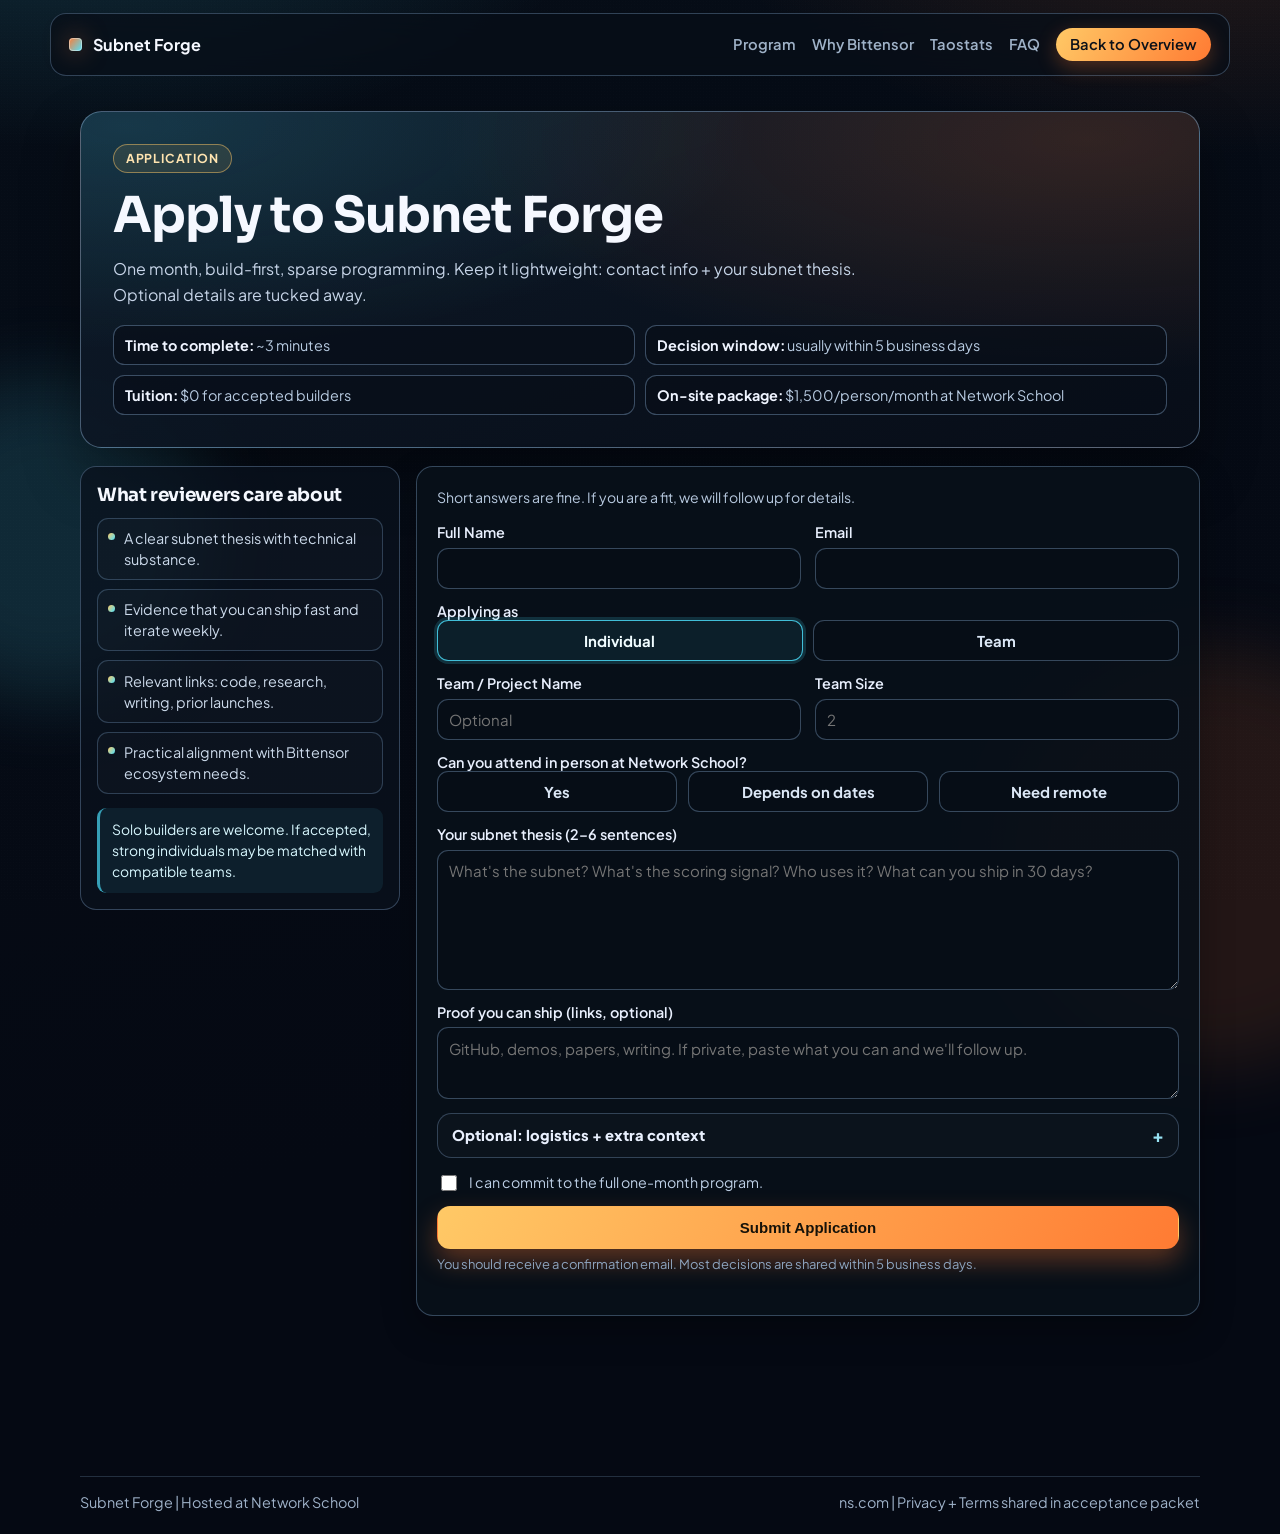
==== public/apply.html @ a0b24642 "chore: update public application pages and styles" ====
<!doctype html>
<html lang="en">
<head>
  <meta charset="utf-8" />
  <meta name="viewport" content="width=device-width, initial-scale=1" />
  <title>Apply | Subnet Forge</title>
  <meta name="description" content="Apply to Subnet Forge, a one-month Bittensor subnet build program hosted at Network School." />
  <link rel="preconnect" href="https://fonts.googleapis.com" />
  <link rel="preconnect" href="https://fonts.gstatic.com" crossorigin />
  <link href="https://fonts.googleapis.com/css2?family=Plus+Jakarta+Sans:wght@400;500;600;700;800&family=Sora:wght@500;600;700;800&display=swap" rel="stylesheet" />
  <link rel="stylesheet" href="styles.css" />
  <link rel="stylesheet" href="apply.css" />
</head>
<body class="application-page">
  <div class="noise"></div>

  <header class="site-header">
    <a class="brand" href="index.html" aria-label="Subnet Forge home">
      <span class="brand-mark"></span>
      <span>Subnet Forge</span>
    </a>
    <nav>
      <a href="index.html#program">Program</a>
      <a href="index.html#why">Why Bittensor</a>
      <a href="index.html#benchmarks">Taostats</a>
      <a href="index.html#faq">FAQ</a>
      <a class="nav-cta" href="index.html">Back to Overview</a>
    </nav>
  </header>

  <main class="application-main">
    <section class="application-hero reveal">
      <p class="eyebrow">Application</p>
      <h1>Apply to Subnet Forge</h1>
      <p class="application-hero-copy">
        One month, build-first, sparse programming. Keep it lightweight: contact info + your subnet thesis. Optional details are tucked away.
      </p>
      <ul class="application-meta" aria-label="Application details">
        <li><strong>Time to complete:</strong> ~3 minutes</li>
        <li><strong>Decision window:</strong> usually within 5 business days</li>
        <li><strong>Tuition:</strong> $0 for accepted builders</li>
        <li><strong>On-site package:</strong> $1,500/person/month at Network School</li>
      </ul>
    </section>

    <section class="application-shell reveal">
      <aside class="application-aside" aria-label="Review criteria">
        <h2>What reviewers care about</h2>
        <ul>
          <li>A clear subnet thesis with technical substance.</li>
          <li>Evidence that you can ship fast and iterate weekly.</li>
          <li>Relevant links: code, research, writing, prior launches.</li>
          <li>Practical alignment with Bittensor ecosystem needs.</li>
        </ul>
        <p class="aside-note">
          Solo builders are welcome. If accepted, strong individuals may be matched with compatible teams.
        </p>
      </aside>

      <form class="application-form" action="https://formsubmit.co/applications@ns.com" method="POST" novalidate>
        <input type="hidden" name="_subject" value="Subnet Forge Application" />
        <input type="hidden" name="_captcha" value="false" />
        <input type="hidden" name="_template" value="table" />

        <p class="form-intro">
          Short answers are fine. If you are a fit, we will follow up for details.
        </p>

        <div class="field-grid">
          <label class="field">
            Full Name
            <input type="text" name="full_name" autocomplete="name" required />
          </label>

          <label class="field">
            Email
            <input type="email" name="email" autocomplete="email" required />
          </label>

          <fieldset class="field-group field-wide" aria-label="Applicant type">
            <legend>Applying as</legend>
            <div class="choice-row">
              <label class="choice">
                <input type="radio" name="applicant_type" value="individual" checked />
                <span>Individual</span>
              </label>
              <label class="choice">
                <input type="radio" name="applicant_type" value="team" />
                <span>Team</span>
              </label>
            </div>
          </fieldset>

          <label class="field team-only" data-team-only hidden>
            Team / Project Name
            <input type="text" name="team_name" autocomplete="organization" placeholder="Optional" />
          </label>

          <label class="field team-only" data-team-only hidden>
            Team Size
            <input type="number" name="team_size" min="1" max="25" placeholder="2" inputmode="numeric" />
          </label>

          <fieldset class="field-group field-wide" aria-label="In-person availability">
            <legend>Can you attend in person at Network School?</legend>
            <div class="choice-row">
              <label class="choice">
                <input type="radio" name="in_person_availability" value="yes" required />
                <span>Yes</span>
              </label>
              <label class="choice">
                <input type="radio" name="in_person_availability" value="depends_on_dates" />
                <span>Depends on dates</span>
              </label>
              <label class="choice">
                <input type="radio" name="in_person_availability" value="no" />
                <span>Need remote</span>
              </label>
            </div>
          </fieldset>

          <label class="field field-wide">
            Your subnet thesis (2&ndash;6 sentences)
            <textarea name="subnet_idea" rows="5" placeholder="What's the subnet? What's the scoring signal? Who uses it? What can you ship in 30 days?" required></textarea>
          </label>

          <label class="field field-wide">
            Proof you can ship (links, optional)
            <textarea name="links" rows="2" spellcheck="false" placeholder="GitHub, demos, papers, writing. If private, paste what you can and we'll follow up."></textarea>
          </label>

          <details class="form-details field-wide">
            <summary>Optional: logistics + extra context</summary>
            <div class="details-grid">
              <label class="field">
                Preferred Cohort Window
                <select name="preferred_cohort">
                  <option value="next_available" selected>Next available</option>
                  <option value="within_30_days">Within 30 days</option>
                  <option value="within_60_days">Within 60 days</option>
                  <option value="later_this_year">Later this year</option>
                </select>
              </label>

              <label class="field">
                Primary Role
                <input type="text" name="role" placeholder="e.g., ML, protocol, full-stack" />
              </label>

              <label class="field field-wide">
                Current Location / Time Zone
                <input type="text" name="location_timezone" placeholder="e.g., NYC (UTC-5)" />
              </label>

              <label class="field field-wide">
                Bittensor / Subnet Experience
                <textarea name="experience" rows="3" placeholder="Optional. Anything relevant: prior subnets, eval pipelines, distributed systems, shipped products."></textarea>
              </label>
            </div>
          </details>
        </div>

        <label class="checkbox">
          <input type="checkbox" name="agreement" required />
          <span>I can commit to the full one-month program.</span>
        </label>

        <button class="btn btn-primary" type="submit">Submit Application</button>
        <p class="form-note">You should receive a confirmation email. Most decisions are shared within 5 business days.</p>
        <p class="form-message" role="status" aria-live="polite"></p>
      </form>
    </section>
  </main>

  <footer class="site-footer">
    <p>Subnet Forge | Hosted at Network School</p>
    <p>
      <a href="https://ns.com" target="_blank" rel="noreferrer">ns.com</a>
      |
      Privacy + Terms shared in acceptance packet
    </p>
  </footer>

  <script src="script.js"></script>
</body>
</html>
---- public/styles.css ----
:root {
  --bg: #070e17;
  --bg-deep: #050a12;
  --surface: rgba(12, 23, 38, 0.78);
  --surface-strong: rgba(10, 19, 31, 0.92);
  --surface-soft: rgba(17, 31, 48, 0.62);
  --text: #f5f8ff;
  --muted: #9fb2c8;
  --line: rgba(116, 146, 179, 0.28);
  --line-strong: rgba(141, 175, 211, 0.45);
  --accent: #ff7b33;
  --accent-soft: #ffc966;
  --accent-cool: #4de2ff;
  --success: #6aff9a;
  --danger: #ff6a77;
  --shadow-lg: 0 28px 70px rgba(0, 0, 0, 0.45);
  --radius-lg: 1.2rem;
  --radius-md: 0.95rem;
}

* {
  box-sizing: border-box;
}

html,
body {
  margin: 0;
  padding: 0;
  min-height: 100%;
}

body {
  position: relative;
  overflow-x: hidden;
  color: var(--text);
  font-family: "Plus Jakarta Sans", sans-serif;
  background:
    radial-gradient(1100px 620px at 88% -6%, rgba(255, 123, 51, 0.18), transparent 60%),
    radial-gradient(900px 540px at 12% -8%, rgba(77, 226, 255, 0.16), transparent 58%),
    linear-gradient(165deg, var(--bg) 0%, var(--bg-deep) 66%);
  scroll-behavior: smooth;
}

body::before,
body::after {
  content: "";
  position: fixed;
  z-index: -2;
  border-radius: 999px;
  pointer-events: none;
  filter: blur(38px);
}

body::before {
  width: 320px;
  height: 320px;
  top: 42%;
  left: -110px;
  background: rgba(77, 226, 255, 0.14);
}

body::after {
  width: 420px;
  height: 420px;
  top: 72%;
  right: -140px;
  background: rgba(255, 123, 51, 0.12);
}

.noise {
  position: fixed;
  inset: 0;
  z-index: -1;
  pointer-events: none;
  opacity: 0.2;
  background-image: radial-gradient(rgba(255, 255, 255, 0.05) 0.6px, transparent 0.6px);
  background-size: 3px 3px;
}

h1,
h2,
h3 {
  margin: 0;
  letter-spacing: -0.02em;
  font-family: "Sora", sans-serif;
}

p {
  margin: 0;
}

a {
  color: inherit;
  text-decoration: none;
}

.site-header {
  position: sticky;
  top: 0.7rem;
  z-index: 30;
  width: min(1180px, 94vw);
  margin: 0.8rem auto 0;
  padding: 0.9rem 1.1rem;
  border-radius: 1rem;
  border: 1px solid rgba(128, 164, 202, 0.35);
  background: rgba(8, 14, 24, 0.72);
  backdrop-filter: blur(14px);
  display: flex;
  align-items: center;
  justify-content: space-between;
  gap: 1rem;
}

.brand {
  display: inline-flex;
  align-items: center;
  gap: 0.7rem;
  font-size: 1.01rem;
  font-weight: 700;
}

.brand-mark {
  width: 13px;
  height: 13px;
  border-radius: 4px;
  background: linear-gradient(130deg, var(--accent), var(--accent-cool));
  box-shadow:
    0 0 0 1px rgba(255, 255, 255, 0.4) inset,
    0 0 25px rgba(255, 123, 51, 0.52);
}

nav {
  display: inline-flex;
  align-items: center;
  gap: 1rem;
  flex-wrap: wrap;
  color: var(--muted);
  font-size: 0.92rem;
  font-weight: 600;
}

nav a {
  transition: color 0.2s ease;
}

nav a:hover {
  color: var(--text);
}

.nav-cta {
  color: #0c1119;
  background: linear-gradient(120deg, var(--accent-soft), var(--accent));
  border-radius: 999px;
  padding: 0.45rem 0.9rem;
  box-shadow: 0 6px 20px rgba(255, 123, 51, 0.3);
}

main {
  width: min(1120px, 92vw);
  margin: 0 auto;
  padding: 2.5rem 0 5.2rem;
}

section {
  margin-bottom: 5rem;
}

.hero {
  position: relative;
  overflow: hidden;
  border-radius: 1.5rem;
  border: 1px solid var(--line-strong);
  background:
    radial-gradient(80% 120% at 84% 10%, rgba(255, 123, 51, 0.15), transparent 58%),
    radial-gradient(80% 120% at 10% 0%, rgba(77, 226, 255, 0.11), transparent 56%),
    linear-gradient(160deg, rgba(16, 29, 46, 0.88), rgba(8, 14, 23, 0.9));
  box-shadow: var(--shadow-lg);
  padding: clamp(1.5rem, 3.7vw, 2.5rem);
}

.hero::before {
  content: "";
  position: absolute;
  width: 240px;
  height: 240px;
  border-radius: 50%;
  right: -84px;
  bottom: -96px;
  background: radial-gradient(circle, rgba(77, 226, 255, 0.2), transparent 66%);
  pointer-events: none;
}

.eyebrow {
  display: inline-flex;
  align-items: center;
  border: 1px solid rgba(255, 201, 102, 0.48);
  border-radius: 999px;
  background: rgba(255, 201, 102, 0.1);
  color: #ffe4b0;
  font-size: 0.77rem;
  font-weight: 700;
  letter-spacing: 0.08em;
  text-transform: uppercase;
  padding: 0.33rem 0.72rem;
  margin-bottom: 1rem;
}

.hero h1 {
  max-width: 14ch;
  font-size: clamp(2.2rem, 5vw, 4.5rem);
  line-height: 1.02;
}

.hero-copy {
  margin-top: 1.15rem;
  max-width: 62ch;
  color: #c6d4e6;
  font-size: 1.06rem;
  line-height: 1.75;
}

.hero-actions {
  margin-top: 1.8rem;
  display: flex;
  flex-wrap: wrap;
  gap: 0.8rem;
}

.btn {
  display: inline-flex;
  align-items: center;
  justify-content: center;
  border-radius: 0.82rem;
  border: 1px solid transparent;
  padding: 0.74rem 1.05rem;
  font-size: 0.94rem;
  font-weight: 700;
  transition: transform 0.2s ease, box-shadow 0.2s ease, border-color 0.2s ease, background 0.2s ease;
}

.btn:hover {
  transform: translateY(-2px);
}

.btn-primary {
  color: #161209;
  background: linear-gradient(120deg, var(--accent-soft), var(--accent));
  box-shadow: 0 12px 26px rgba(255, 123, 51, 0.34);
}

.btn-primary:hover {
  box-shadow: 0 14px 34px rgba(255, 123, 51, 0.44);
}

.btn-ghost {
  color: var(--text);
  border-color: rgba(134, 171, 211, 0.42);
  background: rgba(255, 255, 255, 0.03);
}

.btn-ghost:hover {
  border-color: rgba(77, 226, 255, 0.62);
}

.hero-meta {
  margin: 1.45rem 0 0;
  padding: 0;
  list-style: none;
  display: flex;
  flex-wrap: wrap;
  gap: 0.7rem;
}

.hero-meta li {
  border: 1px solid rgba(134, 171, 211, 0.34);
  background: rgba(9, 16, 27, 0.58);
  border-radius: 999px;
  padding: 0.42rem 0.72rem;
  color: var(--muted);
  font-size: 0.88rem;
}

.hero-meta strong {
  color: #ecf3ff;
}

.footnote {
  margin-top: 0.8rem;
  color: #8ca3be;
  font-size: 0.82rem;
}

.trust {
  display: flex;
  align-items: center;
  justify-content: space-between;
  flex-wrap: wrap;
  gap: 1rem;
  border-radius: 1rem;
  border: 1px solid var(--line);
  background: var(--surface-soft);
  padding: 1rem 1.15rem;
}

.trust p {
  color: #c2d2e7;
}

.trust-grid {
  display: flex;
  flex-wrap: wrap;
  gap: 0.55rem;
}

.trust-grid span {
  border-radius: 999px;
  border: 1px solid rgba(133, 171, 211, 0.4);
  background: rgba(8, 14, 23, 0.58);
  color: #d8e5f5;
  font-size: 0.84rem;
  font-weight: 700;
  padding: 0.39rem 0.74rem;
}

.section-head {
  margin-bottom: 1.4rem;
}

.section-head h2 {
  max-width: 24ch;
  font-size: clamp(1.6rem, 3vw, 2.8rem);
  line-height: 1.1;
}

.section-head p {
  margin-top: 0.6rem;
  max-width: 64ch;
  color: var(--muted);
  line-height: 1.62;
}

.cards {
  display: grid;
  grid-template-columns: repeat(3, minmax(0, 1fr));
  gap: 1rem;
}

.card,
.logistics-card,
.benchmark-card,
.timeline li,
.steps li,
.faq-item {
  border-radius: var(--radius-md);
  border: 1px solid var(--line);
  background:
    linear-gradient(150deg, rgba(18, 30, 45, 0.82), rgba(9, 17, 28, 0.9));
  box-shadow: 0 10px 30px rgba(0, 0, 0, 0.22);
}

.card,
.logistics-card,
.benchmark-card {
  padding: 1.05rem;
  transition: transform 0.2s ease, border-color 0.2s ease;
}

.card:hover,
.logistics-card:hover,
.benchmark-card:hover {
  transform: translateY(-3px);
  border-color: rgba(179, 206, 236, 0.56);
}

.card h3,
.logistics-card h3,
.benchmark-card h3 {
  font-size: 1.09rem;
  margin-bottom: 0.52rem;
}

.card p,
.logistics-card p,
.benchmark-card p {
  color: var(--muted);
  line-height: 1.58;
}

.program-note {
  margin-top: 1rem;
  border: 1px solid rgba(77, 226, 255, 0.35);
  border-left: 3px solid var(--accent-cool);
  border-radius: 0.8rem;
  background: rgba(77, 226, 255, 0.08);
  color: #d9f8ff;
  padding: 0.88rem 1rem;
}

.logistics-grid {
  display: grid;
  grid-template-columns: repeat(2, minmax(0, 1fr));
  gap: 0.9rem;
}

.logistics-card a,
.benchmarks .section-head p a {
  color: #9df0ff;
  text-decoration: underline;
  text-decoration-color: rgba(157, 240, 255, 0.5);
  text-underline-offset: 2px;
}

.benchmark-grid {
  display: grid;
  grid-template-columns: repeat(3, minmax(0, 1fr));
  gap: 0.9rem;
}

.benchmark-card p {
  font-size: 0.92rem;
  margin-bottom: 0.68rem;
}

.benchmark-card a {
  display: inline-flex;
  align-items: center;
  border-radius: 999px;
  border: 1px solid rgba(77, 226, 255, 0.44);
  background: rgba(77, 226, 255, 0.1);
  color: #cff8ff;
  font-size: 0.84rem;
  font-weight: 700;
  padding: 0.34rem 0.66rem;
}

.timeline,
.steps,
.faq-list {
  margin: 0;
  padding: 0;
  list-style: none;
  display: grid;
  gap: 0.7rem;
}

.timeline li,
.steps li {
  display: grid;
  align-items: start;
  gap: 0.95rem;
  padding: 0.9rem 1rem;
}

.timeline li {
  grid-template-columns: 100px 1fr;
}

.steps li {
  grid-template-columns: 110px 1fr;
}

.timeline span {
  color: #ffbb79;
  font-weight: 700;
}

.steps span {
  color: #9eefff;
  font-weight: 700;
}

.timeline p,
.steps p {
  color: var(--muted);
  line-height: 1.55;
}

.apply-portal {
  border-radius: 1.25rem;
  border: 1px solid var(--line-strong);
  background:
    radial-gradient(130% 120% at 0% 100%, rgba(255, 123, 51, 0.1), transparent 54%),
    linear-gradient(155deg, rgba(16, 30, 48, 0.9), rgba(8, 14, 23, 0.94));
  padding: clamp(1.1rem, 3vw, 1.5rem);
  box-shadow: var(--shadow-lg);
}

.apply-portal .section-head {
  margin-bottom: 1rem;
}

.apply-portal-actions {
  display: flex;
  align-items: center;
  gap: 0.85rem;
  flex-wrap: wrap;
}

.apply-portal-meta {
  color: #bdd0e6;
  font-size: 0.9rem;
}

.faq-item {
  overflow: hidden;
}

.faq-question {
  width: 100%;
  border: 0;
  background: transparent;
  color: var(--text);
  cursor: pointer;
  text-align: left;
  font-family: "Plus Jakarta Sans", sans-serif;
  font-size: 0.98rem;
  font-weight: 700;
  padding: 0.94rem 1rem;
  display: flex;
  align-items: center;
  justify-content: space-between;
}

.faq-question::after {
  content: "+";
  color: #9feeff;
  font-size: 1.15rem;
  line-height: 1;
}

.faq-question[aria-expanded="true"]::after {
  content: "-";
}

.faq-answer {
  max-height: 0;
  overflow: hidden;
  transition: max-height 0.3s ease;
}

.faq-answer p {
  color: var(--muted);
  line-height: 1.6;
  padding: 0 1rem 1rem;
}

.site-footer {
  width: min(1120px, 92vw);
  margin: 0 auto 1.4rem;
  border-top: 1px solid var(--line);
  padding-top: 1rem;
  color: #9eb1c8;
  font-size: 0.9rem;
  display: flex;
  justify-content: space-between;
  flex-wrap: wrap;
  gap: 0.75rem;
}

.reveal {
  opacity: 0;
  transform: translateY(14px);
  animation: rise 0.72s ease forwards;
}

.reveal:nth-of-type(2) {
  animation-delay: 0.08s;
}

.reveal:nth-of-type(3) {
  animation-delay: 0.14s;
}

.reveal:nth-of-type(4) {
  animation-delay: 0.2s;
}

.reveal:nth-of-type(5) {
  animation-delay: 0.26s;
}

.reveal:nth-of-type(6) {
  animation-delay: 0.32s;
}

@keyframes rise {
  to {
    opacity: 1;
    transform: translateY(0);
  }
}

@media (max-width: 1060px) {
  .cards {
    grid-template-columns: 1fr 1fr;
  }

  .benchmark-grid {
    grid-template-columns: 1fr 1fr;
  }
}

@media (max-width: 860px) {
  .site-header {
    top: 0.5rem;
    padding: 0.85rem 0.9rem;
  }

  nav {
    gap: 0.72rem;
    font-size: 0.86rem;
  }

  .cards,
  .logistics-grid,
  .benchmark-grid {
    grid-template-columns: 1fr;
  }

  .timeline li,
  .steps li {
    grid-template-columns: 1fr;
    gap: 0.45rem;
  }

  .hero-meta {
    gap: 0.55rem;
  }
}

@media (max-width: 680px) {
  .site-header {
    margin-top: 0.55rem;
    flex-direction: column;
    align-items: flex-start;
  }

  nav {
    width: 100%;
  }

  nav a {
    white-space: nowrap;
  }

  section {
    margin-bottom: 4.2rem;
  }

  .hero {
    border-radius: 1.25rem;
  }
}

@media (prefers-reduced-motion: reduce) {
  *,
  *::before,
  *::after {
    animation: none !important;
    transition: none !important;
    scroll-behavior: auto !important;
  }
}
---- public/apply.css ----
.application-page {
  background:
    radial-gradient(950px 520px at 6% -10%, rgba(77, 226, 255, 0.18), transparent 58%),
    radial-gradient(980px 640px at 95% -14%, rgba(255, 123, 51, 0.2), transparent 58%),
    linear-gradient(164deg, #060d17 0%, #050913 66%);
}

.application-main {
  width: min(1120px, 92vw);
  margin: 0 auto;
  padding: 2.2rem 0 5rem;
}

.application-hero {
  border-radius: 1.35rem;
  border: 1px solid rgba(141, 175, 211, 0.48);
  background:
    radial-gradient(100% 120% at 90% 8%, rgba(255, 123, 51, 0.16), transparent 58%),
    radial-gradient(100% 120% at 4% 4%, rgba(77, 226, 255, 0.15), transparent 56%),
    linear-gradient(160deg, rgba(15, 28, 44, 0.9), rgba(8, 14, 24, 0.94));
  box-shadow: 0 26px 56px rgba(0, 0, 0, 0.36);
  padding: clamp(1.2rem, 3.2vw, 2rem);
  margin-bottom: 1.1rem;
}

.application-hero h1 {
  font-size: clamp(2rem, 4vw, 3.1rem);
  line-height: 1.06;
}

.application-hero-copy {
  margin-top: 0.9rem;
  max-width: 64ch;
  color: #c6d4e7;
  line-height: 1.66;
}

.application-meta {
  margin: 1rem 0 0;
  padding: 0;
  list-style: none;
  display: grid;
  grid-template-columns: 1fr 1fr;
  gap: 0.62rem;
}

.application-meta li {
  border-radius: 0.72rem;
  border: 1px solid rgba(136, 172, 209, 0.4);
  background: rgba(8, 15, 25, 0.66);
  color: #b8cbe1;
  padding: 0.56rem 0.7rem;
  font-size: 0.9rem;
  line-height: 1.42;
}

.application-meta strong {
  color: #eff4ff;
}

.application-shell {
  display: grid;
  grid-template-columns: minmax(260px, 320px) minmax(0, 1fr);
  gap: 1rem;
  align-items: start;
}

.application-aside {
  position: sticky;
  top: 5.2rem;
  border-radius: 1rem;
  border: 1px solid rgba(134, 171, 211, 0.34);
  background: rgba(10, 18, 29, 0.76);
  padding: 1rem;
}

.application-aside h2 {
  font-size: 1.15rem;
  margin-bottom: 0.75rem;
}

.application-aside ul {
  margin: 0;
  padding: 0;
  list-style: none;
  display: grid;
  gap: 0.56rem;
}

.application-aside li {
  border-radius: 0.7rem;
  border: 1px solid rgba(131, 170, 210, 0.3);
  background: rgba(255, 255, 255, 0.02);
  color: #ccdaeb;
  line-height: 1.45;
  font-size: 0.9rem;
  padding: 0.58rem 0.65rem 0.58rem 1.6rem;
  position: relative;
}

.application-aside li::before {
  content: "";
  position: absolute;
  top: 0.9rem;
  left: 0.65rem;
  width: 7px;
  height: 7px;
  border-radius: 50%;
  background: linear-gradient(130deg, #ffc966, #4de2ff);
}

.aside-note {
  margin-top: 0.85rem;
  border-left: 3px solid rgba(77, 226, 255, 0.66);
  background: rgba(77, 226, 255, 0.08);
  color: #d8f8ff;
  line-height: 1.52;
  border-radius: 0.6rem;
  padding: 0.7rem 0.75rem;
  font-size: 0.87rem;
}

.application-form {
  border-radius: 1.05rem;
  border: 1px solid rgba(134, 171, 211, 0.36);
  background: rgba(9, 16, 26, 0.88);
  box-shadow: 0 14px 34px rgba(0, 0, 0, 0.3);
  padding: clamp(0.95rem, 2.5vw, 1.25rem);
}

.form-intro {
  margin: 0 0 0.9rem;
  color: #b7c9df;
  font-size: 0.88rem;
  line-height: 1.55;
}

.field-grid {
  display: grid;
  grid-template-columns: 1fr 1fr;
  gap: 0.82rem;
}

.field {
  display: grid;
  gap: 0.42rem;
  font-size: 0.9rem;
  font-weight: 600;
  color: #e8effd;
}

.field-group {
  min-width: 0;
  border: 0;
  padding: 0;
  margin: 0;
  display: grid;
  gap: 0.42rem;
  font-size: 0.9rem;
  font-weight: 600;
  color: #e8effd;
}

.field-group legend {
  padding: 0;
}

.choice-row {
  display: grid;
  grid-template-columns: repeat(auto-fit, minmax(160px, 1fr));
  gap: 0.65rem;
}

.choice {
  position: relative;
  display: block;
}

.choice input {
  position: absolute;
  inset: 0;
  width: 100%;
  height: 100%;
  opacity: 0;
  cursor: pointer;
}

.choice span {
  display: flex;
  align-items: center;
  justify-content: center;
  padding: 0.64rem 0.7rem;
  border-radius: 0.7rem;
  border: 1px solid rgba(132, 169, 207, 0.38);
  background: rgba(7, 14, 23, 0.94);
  color: #dbe7f6;
  font-size: 0.93rem;
  font-weight: 700;
  cursor: pointer;
  user-select: none;
  transition: border-color 0.2s ease, box-shadow 0.2s ease, background 0.2s ease, transform 0.2s ease;
}

.choice input:checked + span {
  border-color: rgba(77, 226, 255, 0.82);
  box-shadow: 0 0 0 3px rgba(77, 226, 255, 0.16);
  background: rgba(77, 226, 255, 0.08);
  color: #f0fcff;
}

.choice input:focus-visible + span {
  outline: 2px solid rgba(77, 226, 255, 0.82);
  outline-offset: 2px;
}

.form-details {
  border-radius: 0.9rem;
  border: 1px solid rgba(134, 171, 211, 0.32);
  background: rgba(255, 255, 255, 0.02);
  overflow: hidden;
}

.form-details summary {
  cursor: pointer;
  padding: 0.8rem 0.85rem;
  color: #e8effd;
  font-size: 0.92rem;
  font-weight: 800;
  list-style: none;
  display: flex;
  align-items: center;
  justify-content: space-between;
  gap: 1rem;
}

.form-details summary::-webkit-details-marker {
  display: none;
}

.form-details summary::marker {
  content: "";
}

.form-details summary::after {
  content: "+";
  color: rgba(159, 238, 255, 0.95);
  font-size: 1.1rem;
  line-height: 1;
}

.form-details[open] summary::after {
  content: "-";
}

.form-details summary:focus-visible {
  outline: 2px solid rgba(77, 226, 255, 0.82);
  outline-offset: 3px;
}

.details-grid {
  border-top: 1px solid rgba(134, 171, 211, 0.26);
  padding: 0.85rem;
  display: grid;
  grid-template-columns: 1fr 1fr;
  gap: 0.82rem;
}

.field-wide {
  grid-column: 1 / -1;
}

.application-form input,
.application-form select,
.application-form textarea {
  width: 100%;
  border: 1px solid rgba(132, 169, 207, 0.38);
  border-radius: 0.7rem;
  background: rgba(7, 14, 23, 0.94);
  color: #f3f8ff;
  font-family: "Plus Jakarta Sans", sans-serif;
  font-size: 0.94rem;
  padding: 0.64rem 0.7rem;
  transition: border-color 0.2s ease, box-shadow 0.2s ease, background 0.2s ease;
}

.application-form textarea {
  resize: vertical;
  min-height: 96px;
}

.application-form textarea[name="links"] {
  min-height: 72px;
}

.application-form textarea[name="subnet_idea"] {
  min-height: 140px;
}

.application-form input:focus,
.application-form select:focus,
.application-form textarea:focus {
  outline: none;
  border-color: rgba(77, 226, 255, 0.82);
  box-shadow: 0 0 0 3px rgba(77, 226, 255, 0.19);
  background: rgba(8, 15, 25, 1);
}

.checkbox {
  display: flex;
  align-items: flex-start;
  gap: 0.55rem;
  margin-top: 0.9rem;
  color: #bdd0e6;
  font-size: 0.89rem;
}

.checkbox input {
  width: 16px;
  height: 16px;
  margin-top: 2px;
  accent-color: #4de2ff;
}

.application-form button,
.form-note,
.form-message {
  width: 100%;
}

.application-form button {
  margin-top: 0.8rem;
}

.form-note {
  margin-top: 0.45rem;
  color: #8da4bf;
  font-size: 0.81rem;
}

.form-message {
  min-height: 1.1em;
  margin-top: 0.45rem;
  color: #bfd2e8;
  font-size: 0.9rem;
}

.form-message.error {
  color: #ff6a77;
}

.form-message.success {
  color: #6aff9a;
}

@media (max-width: 980px) {
  .application-shell {
    grid-template-columns: 1fr;
  }

  .application-aside {
    position: static;
    top: auto;
  }
}

@media (max-width: 780px) {
  .application-meta,
  .field-grid {
    grid-template-columns: 1fr;
  }

  .details-grid {
    grid-template-columns: 1fr;
  }
}
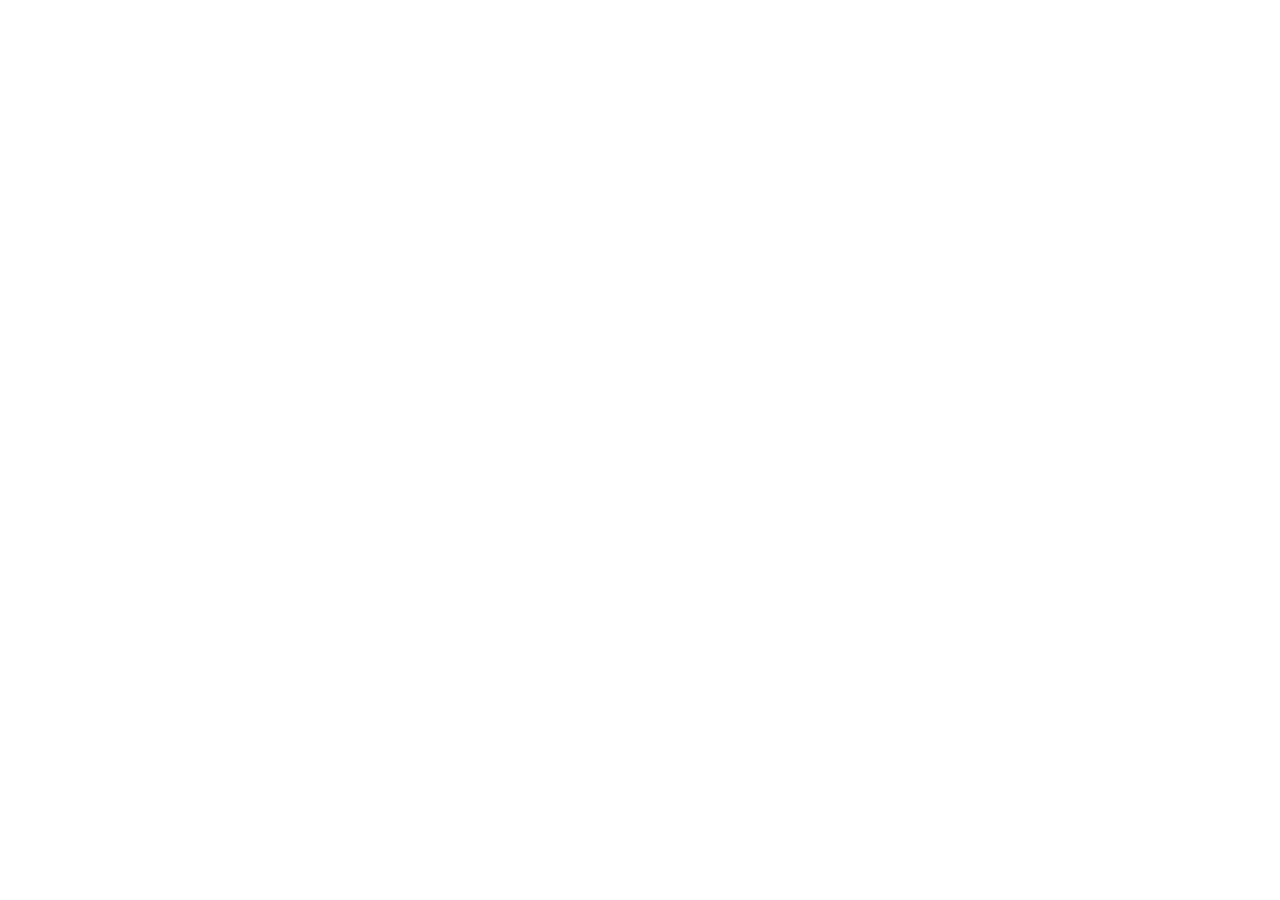
==== commit a858dc3f: "Switch application flow to NS invite portal" ====
--- a/public/apply.html
+++ b/public/apply.html
@@ -3,184 +3,51 @@
 <head>
   <meta charset="utf-8" />
   <meta name="viewport" content="width=device-width, initial-scale=1" />
-  <title>Apply | Subnet Forge</title>
-  <meta name="description" content="Apply to Subnet Forge, a one-month Bittensor subnet build program hosted at Network School." />
-  <link rel="preconnect" href="https://fonts.googleapis.com" />
-  <link rel="preconnect" href="https://fonts.gstatic.com" crossorigin />
-  <link href="https://fonts.googleapis.com/css2?family=Plus+Jakarta+Sans:wght@400;500;600;700;800&family=Sora:wght@500;600;700;800&display=swap" rel="stylesheet" />
-  <link rel="stylesheet" href="styles.css" />
-  <link rel="stylesheet" href="apply.css" />
+  <title>Redirecting | Subnet Forge</title>
+  <meta name="description" content="Redirecting to the Subnet Forge application portal." />
+  <meta http-equiv="refresh" content="0; url=https://ns.com/bittensor_forge/invite" />
+  <link rel="canonical" href="https://ns.com/bittensor_forge/invite" />
+  <style>
+    :root { color-scheme: light; }
+    body {
+      margin: 0;
+      min-height: 100vh;
+      display: grid;
+      place-items: center;
+      font-family: Arial, sans-serif;
+      background: #f6f7fb;
+      color: #0f172a;
+    }
+    main {
+      width: min(680px, 92vw);
+      padding: 2rem;
+      border-radius: 12px;
+      background: #ffffff;
+      box-shadow: 0 8px 28px rgba(15, 23, 42, 0.1);
+      text-align: center;
+    }
+    h1 {
+      margin: 0 0 0.75rem;
+      font-size: 1.6rem;
+    }
+    p {
+      margin: 0.5rem 0;
+      line-height: 1.5;
+    }
+    a {
+      color: #1d4ed8;
+      font-weight: 700;
+    }
+  </style>
 </head>
-<body class="application-page">
-  <div class="noise"></div>
-
-  <header class="site-header">
-    <a class="brand" href="index.html" aria-label="Subnet Forge home">
-      <span class="brand-mark"></span>
-      <span>Subnet Forge</span>
-    </a>
-    <nav>
-      <a href="index.html#program">Program</a>
-      <a href="index.html#why">Why Bittensor</a>
-      <a href="index.html#benchmarks">Taostats</a>
-      <a href="index.html#faq">FAQ</a>
-      <a class="nav-cta" href="index.html">Back to Overview</a>
-    </nav>
-  </header>
-
-  <main class="application-main">
-    <section class="application-hero reveal">
-      <p class="eyebrow">Application</p>
-      <h1>Apply to Subnet Forge</h1>
-      <p class="application-hero-copy">
-        One month, build-first, sparse programming. Keep it lightweight: contact info + your subnet thesis. Optional details are tucked away.
-      </p>
-      <ul class="application-meta" aria-label="Application details">
-        <li><strong>Time to complete:</strong> ~3 minutes</li>
-        <li><strong>Decision window:</strong> usually within 5 business days</li>
-        <li><strong>Tuition:</strong> $0 for accepted builders</li>
-        <li><strong>On-site package:</strong> $1,500/person/month at Network School</li>
-      </ul>
-    </section>
-
-    <section class="application-shell reveal">
-      <aside class="application-aside" aria-label="Review criteria">
-        <h2>What reviewers care about</h2>
-        <ul>
-          <li>A clear subnet thesis with technical substance.</li>
-          <li>Evidence that you can ship fast and iterate weekly.</li>
-          <li>Relevant links: code, research, writing, prior launches.</li>
-          <li>Practical alignment with Bittensor ecosystem needs.</li>
-        </ul>
-        <p class="aside-note">
-          Solo builders are welcome. If accepted, strong individuals may be matched with compatible teams.
-        </p>
-      </aside>
-
-      <form class="application-form" action="https://formsubmit.co/applications@ns.com" method="POST" novalidate>
-        <input type="hidden" name="_subject" value="Subnet Forge Application" />
-        <input type="hidden" name="_captcha" value="false" />
-        <input type="hidden" name="_template" value="table" />
-
-        <p class="form-intro">
-          Short answers are fine. If you are a fit, we will follow up for details.
-        </p>
-
-        <div class="field-grid">
-          <label class="field">
-            Full Name
-            <input type="text" name="full_name" autocomplete="name" required />
-          </label>
-
-          <label class="field">
-            Email
-            <input type="email" name="email" autocomplete="email" required />
-          </label>
-
-          <fieldset class="field-group field-wide" aria-label="Applicant type">
-            <legend>Applying as</legend>
-            <div class="choice-row">
-              <label class="choice">
-                <input type="radio" name="applicant_type" value="individual" checked />
-                <span>Individual</span>
-              </label>
-              <label class="choice">
-                <input type="radio" name="applicant_type" value="team" />
-                <span>Team</span>
-              </label>
-            </div>
-          </fieldset>
-
-          <label class="field team-only" data-team-only hidden>
-            Team / Project Name
-            <input type="text" name="team_name" autocomplete="organization" placeholder="Optional" />
-          </label>
-
-          <label class="field team-only" data-team-only hidden>
-            Team Size
-            <input type="number" name="team_size" min="1" max="25" placeholder="2" inputmode="numeric" />
-          </label>
-
-          <fieldset class="field-group field-wide" aria-label="In-person availability">
-            <legend>Can you attend in person at Network School?</legend>
-            <div class="choice-row">
-              <label class="choice">
-                <input type="radio" name="in_person_availability" value="yes" required />
-                <span>Yes</span>
-              </label>
-              <label class="choice">
-                <input type="radio" name="in_person_availability" value="depends_on_dates" />
-                <span>Depends on dates</span>
-              </label>
-              <label class="choice">
-                <input type="radio" name="in_person_availability" value="no" />
-                <span>Need remote</span>
-              </label>
-            </div>
-          </fieldset>
-
-          <label class="field field-wide">
-            Your subnet thesis (2&ndash;6 sentences)
-            <textarea name="subnet_idea" rows="5" placeholder="What's the subnet? What's the scoring signal? Who uses it? What can you ship in 30 days?" required></textarea>
-          </label>
-
-          <label class="field field-wide">
-            Proof you can ship (links, optional)
-            <textarea name="links" rows="2" spellcheck="false" placeholder="GitHub, demos, papers, writing. If private, paste what you can and we'll follow up."></textarea>
-          </label>
-
-          <details class="form-details field-wide">
-            <summary>Optional: logistics + extra context</summary>
-            <div class="details-grid">
-              <label class="field">
-                Preferred Cohort Window
-                <select name="preferred_cohort">
-                  <option value="next_available" selected>Next available</option>
-                  <option value="within_30_days">Within 30 days</option>
-                  <option value="within_60_days">Within 60 days</option>
-                  <option value="later_this_year">Later this year</option>
-                </select>
-              </label>
-
-              <label class="field">
-                Primary Role
-                <input type="text" name="role" placeholder="e.g., ML, protocol, full-stack" />
-              </label>
-
-              <label class="field field-wide">
-                Current Location / Time Zone
-                <input type="text" name="location_timezone" placeholder="e.g., NYC (UTC-5)" />
-              </label>
-
-              <label class="field field-wide">
-                Bittensor / Subnet Experience
-                <textarea name="experience" rows="3" placeholder="Optional. Anything relevant: prior subnets, eval pipelines, distributed systems, shipped products."></textarea>
-              </label>
-            </div>
-          </details>
-        </div>
-
-        <label class="checkbox">
-          <input type="checkbox" name="agreement" required />
-          <span>I can commit to the full one-month program.</span>
-        </label>
-
-        <button class="btn btn-primary" type="submit">Submit Application</button>
-        <p class="form-note">You should receive a confirmation email. Most decisions are shared within 5 business days.</p>
-        <p class="form-message" role="status" aria-live="polite"></p>
-      </form>
-    </section>
+<body>
+  <main>
+    <h1>Redirecting to the application portal</h1>
+    <p>If you are not redirected automatically, use this link:</p>
+    <p><a href="https://ns.com/bittensor_forge/invite" rel="noreferrer">https://ns.com/bittensor_forge/invite</a></p>
   </main>
-
-  <footer class="site-footer">
-    <p>Subnet Forge | Hosted at Network School</p>
-    <p>
-      <a href="https://ns.com" target="_blank" rel="noreferrer">ns.com</a>
-      |
-      Privacy + Terms shared in acceptance packet
-    </p>
-  </footer>
-
-  <script src="script.js"></script>
+  <script>
+    window.location.replace("https://ns.com/bittensor_forge/invite");
+  </script>
 </body>
 </html>
